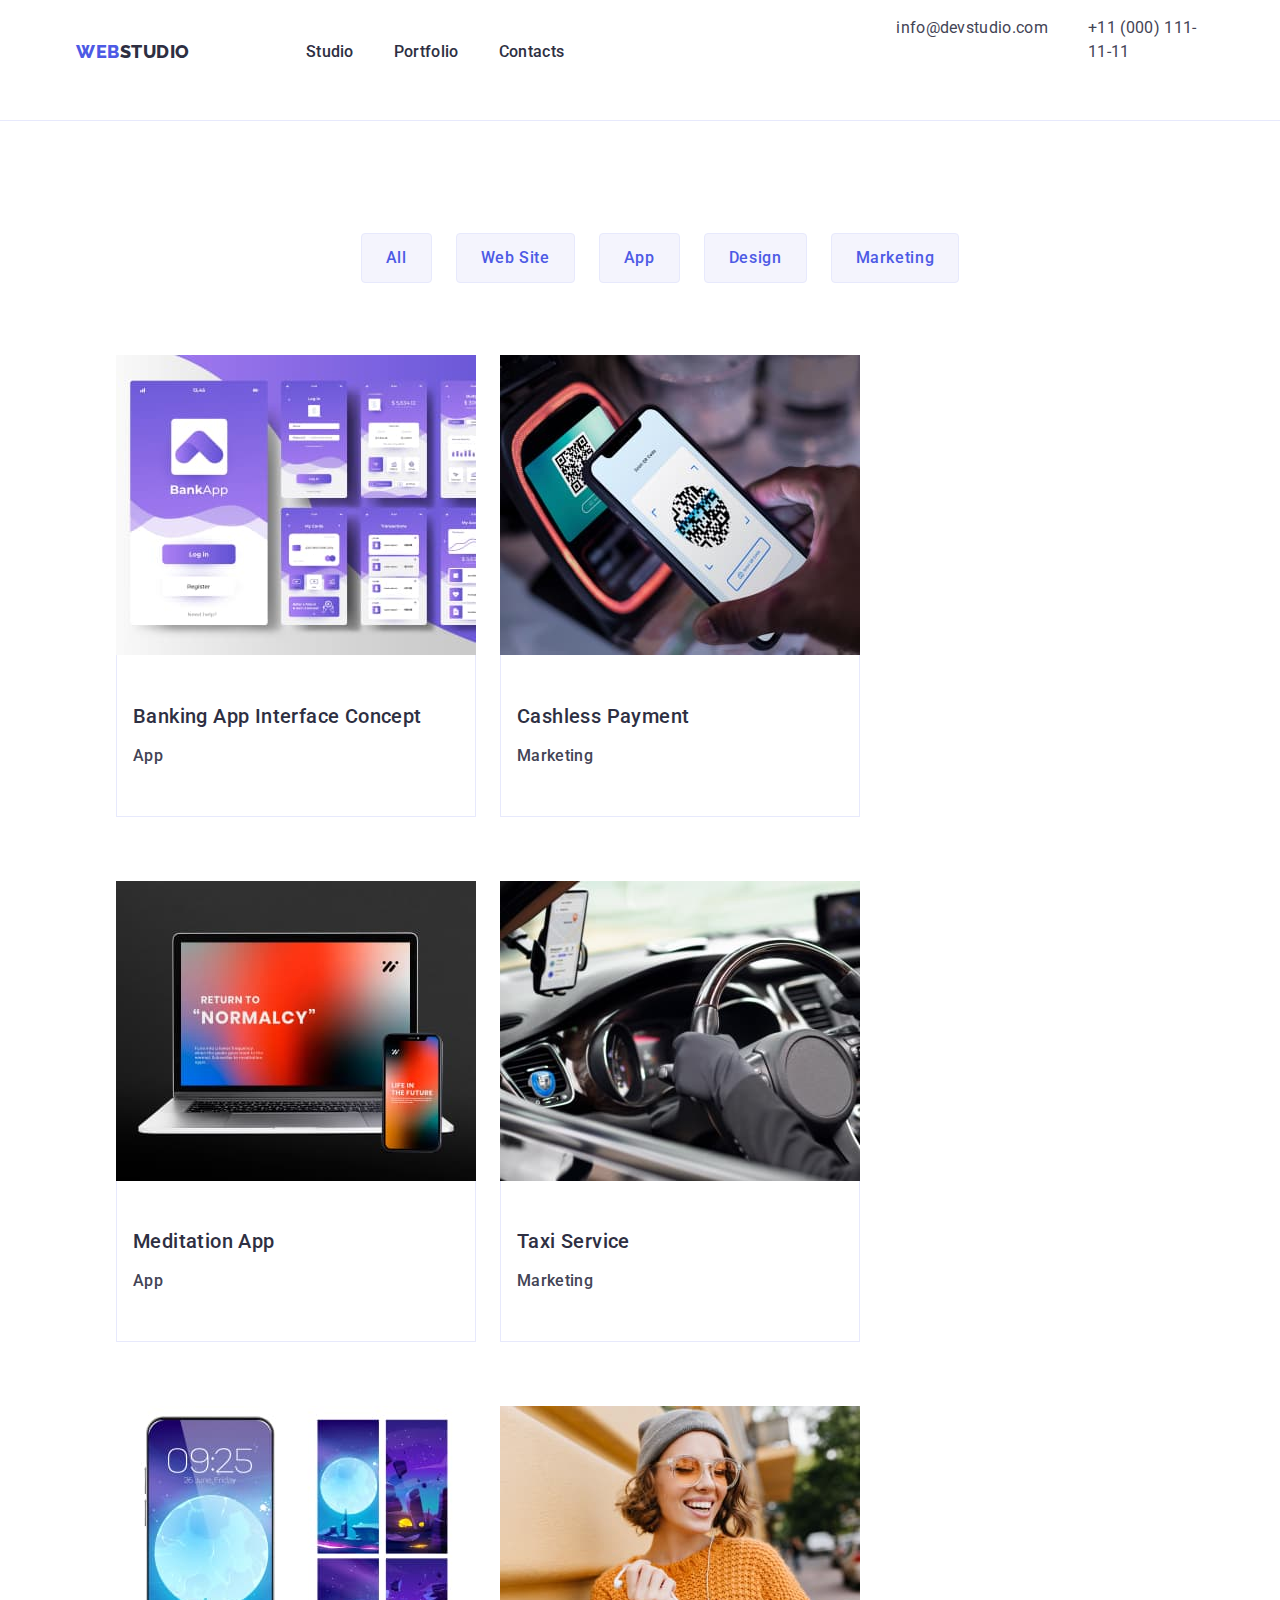
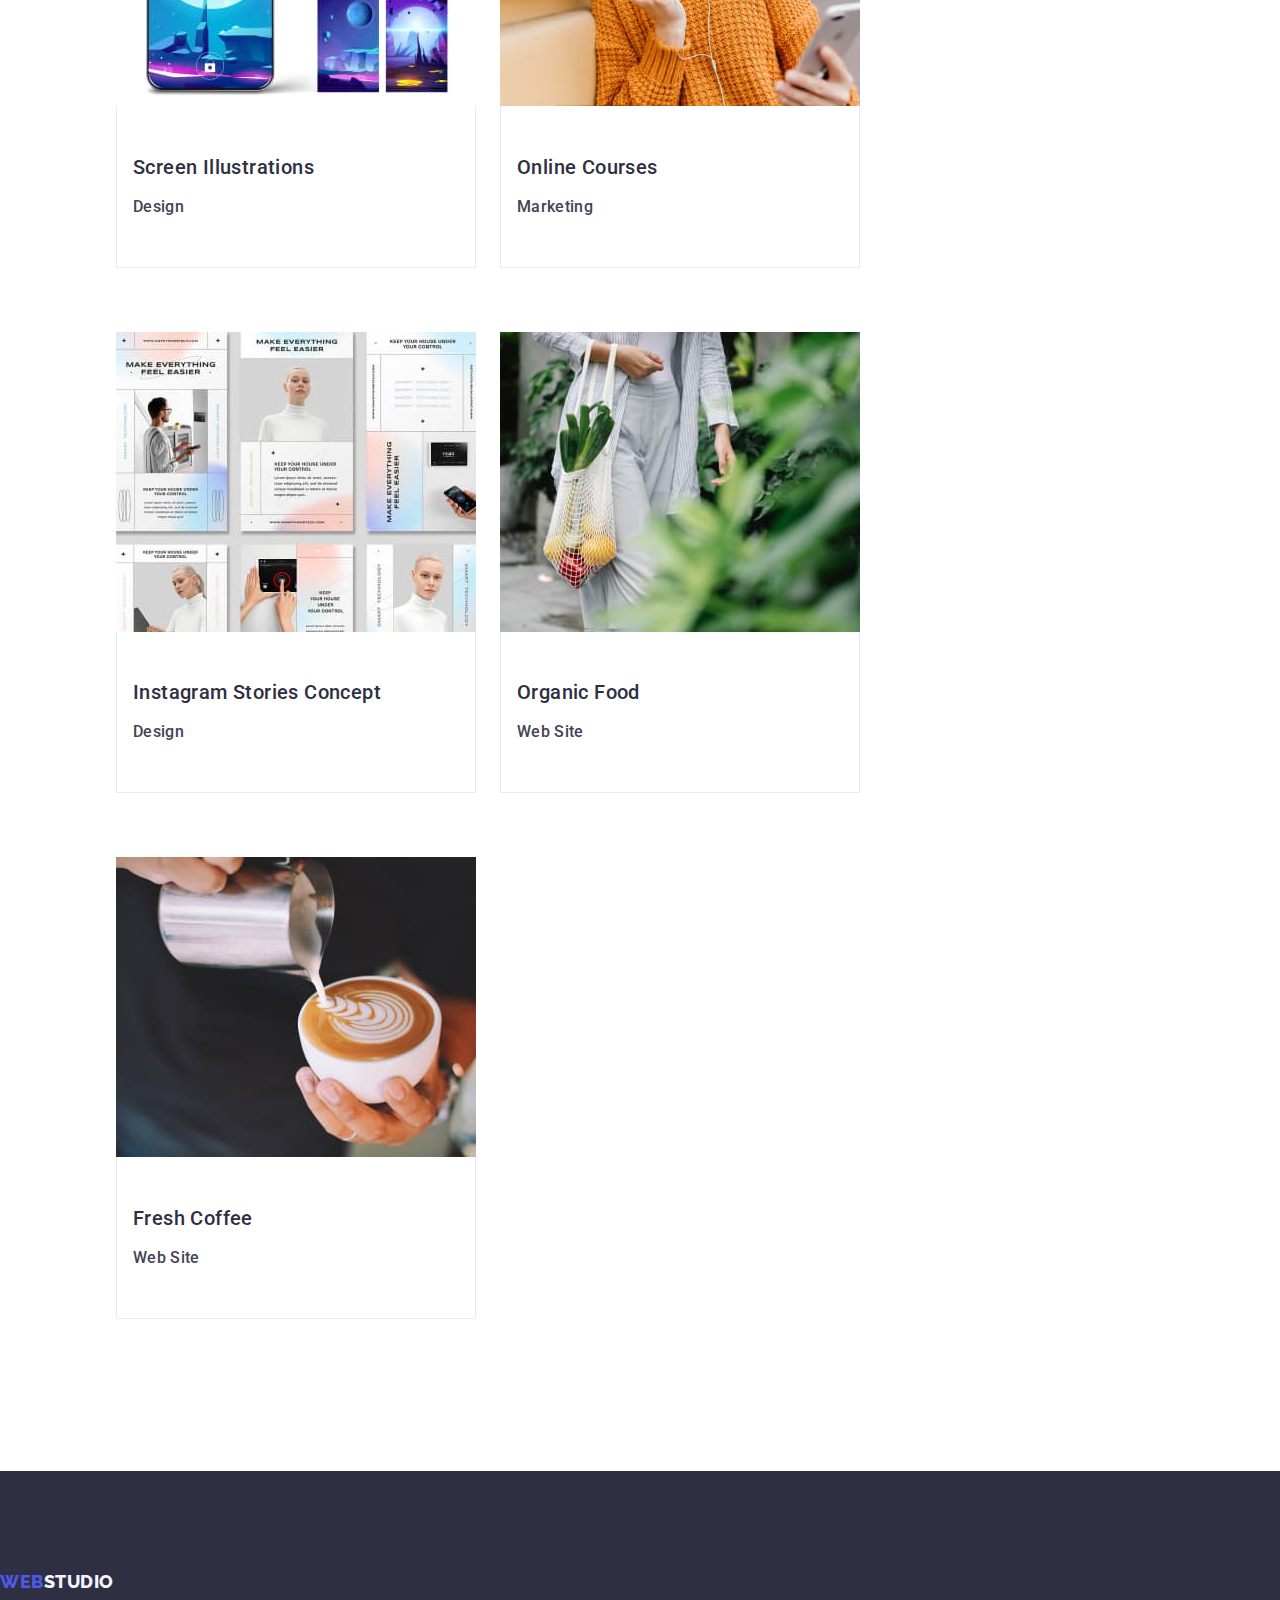
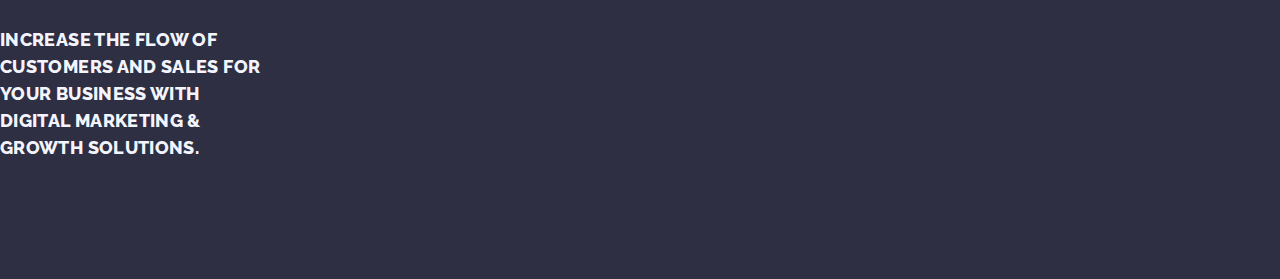
==== portfolio.html @ 6c767cba "Initial commit" ====
<!DOCTYPE html>
<html lang="en">
  <head>
    <meta charset="UTF-8" />
    <meta name="viewport" content="width=device-width, initial-scale=1.0" />
    <link rel="preconnect" href="https://fonts.googleapis.com" />
    <link rel="preconnect" href="https://fonts.gstatic.com" crossorigin />
    <!-- Modern-Normalize -->
    <link
      rel="stylesheet"
      href="https://cdnjs.cloudflare.com/ajax/libs/modern-normalize/2.0.0/modern-normalize.min.css"
    />
    <!-- Other Styles -->
    <link
      href="https://fonts.googleapis.com/css2?family=Raleway:wght@700&family=Roboto:wght@400;500;700;900&display=swap"
      rel="stylesheet"
    />
    <link rel="stylesheet" href="./css/styles.css" />
    <title>Portfolio</title>
  </head>
  <body>
    <!-- Header -->
    <header class="header">
      <div class="header-content container">
        <!-- Navigation Menu -->
        <nav class="list nav-items">
          <!-- Logo -->
          <a class="logo link" href="./index.html">
            Web<span class="logo-studio-header">Studio</span>
          </a>
          <!-- Navigation List -->
          <ul class="list nav-menu">
            <li>
              <a href="./index.html" class="nav-link link">Studio</a>
            </li>
            <li>
              <a href="./portfolio.html" class="nav-link link">Portfolio</a>
            </li>
            <li>
              <a href="" class="nav-link link">Contacts</a>
            </li>
          </ul>
        </nav>
        <!-- Adress List -->
        <address class="adresses">
          <ul class="list nav-adress">
            <li>
              <a href="mailto:info@devstudio.com" class="adress-link link"
                >info@devstudio.com</a
              >
            </li>
            <li>
              <a href="tel:+110001111111" class="adress-link link"
                >+11 (000) 111-11-11
              </a>
            </li>
          </ul>
        </address>
      </div>
    </header>

    <!-- Main section -->
    <main>
      <section class="main-portfolio-section">
        <div class="container">
          <h1 class="visually-hidden">Portfolio</h1>
          <!-- Page Filters section-->
          <ul class="list filters-list">
            <li>
              <button type="button" class="filter-button">All</button>
            </li>
            <li>
              <button type="button" class="filter-button">Web Site</button>
            </li>
            <li>
              <button type="button" class="filter-button">App</button>
            </li>
            <li>
              <button type="button" class="filter-button">Design</button>
            </li>
            <li>
              <button type="button" class="filter-button">Marketing</button>
            </li>
          </ul>

          <!-- Row Projects -->
          <ul class="list projects-list">
            <li class="projects-list-element">
              <a href="" class="link row-element-link">
                <img
                  src="./images/portfolio/banking-app-interface-concept.jpg"
                  alt="banking-app-interface-concept"
                  width="360"
                  class="image"
                />
                <div class="project-info">
                  <h2 class="project-title">Banking App Interface Concept</h2>
                  <p class="strong-points-paragraph">App</p>
                </div>
              </a>
            </li>
            <li class="projects-list-element">
              <a href="" class="link row-element-link">
                <img
                  src="./images/portfolio/cashless-payment.jpg"
                  alt="cashless-payment"
                  width="360"
                  class="image"
                />
                <div class="project-info">
                  <h2 class="project-title">Cashless Payment</h2>
                  <p class="strong-points-paragraph">Marketing</p>
                </div>
              </a>
            </li>
            <li class="projects-list-element">
              <a href="" class="link row-element-link">
                <img
                  src="./images/portfolio/meditation-app.jpg"
                  alt="meditation-app"
                  width="360"
                  class="image"
                />
                <div class="project-info">
                  <h2 class="project-title">Meditation App</h2>
                  <p class="strong-points-paragraph">App</p>
                </div>
              </a>
            </li>
            <li class="projects-list-element">
              <a href="" class="link row-element-link">
                <img
                  src="./images/portfolio/taxi-service.jpg"
                  alt="taxi-service"
                  width="360"
                  class="image"
                />
                <div class="project-info">
                  <h2 class="project-title">Taxi Service</h2>
                  <p class="strong-points-paragraph">Marketing</p>
                </div>
              </a>
            </li>
            <li class="projects-list-element">
              <a href="" class="link row-element-link">
                <img
                  src="./images/portfolio/screen-illustrations.jpg"
                  alt="screen-illustrations"
                  width="360"
                  class="image"
                />
                <div class="project-info">
                  <h2 class="project-title">Screen Illustrations</h2>
                  <p class="strong-points-paragraph">Design</p>
                </div>
              </a>
            </li>
            <li class="projects-list-element">
              <a href="" class="link row-element-link">
                <img
                  src="./images/portfolio/online-courses.jpg"
                  alt="online-courses"
                  width="360"
                  class="image"
                />
                <div class="project-info">
                  <h2 class="project-title">Online Courses</h2>
                  <p class="strong-points-paragraph">Marketing</p>
                </div>
              </a>
            </li>
            <li class="projects-list-element">
              <a href="" class="link row-element-link">
                <img
                  src="./images/portfolio/instagram-stories-concept.jpg"
                  alt="instagram-stories-concept"
                  width="360"
                  class="image"
                />
                <div class="project-info">
                  <h2 class="project-title">Instagram Stories Concept</h2>
                  <p class="strong-points-paragraph">Design</p>
                </div>
              </a>
            </li>
            <li class="projects-list-element">
              <a href="" class="link row-element-link">
                <img
                  src="./images/portfolio/organic-food.jpg"
                  alt="organic-food"
                  width="360"
                  class="image"
                />
                <div class="project-info">
                  <h2 class="project-title">Organic Food</h2>
                  <p class="strong-points-paragraph">Web Site</p>
                </div>
              </a>
            </li>
            <li class="projects-list-element">
              <a href="" class="link row-element-link">
                <img
                  src="./images/portfolio/fresh-coffee.jpg"
                  alt="fresh-coffee"
                  width="360"
                  class="image"
                />
                <div class="project-info">
                  <h2 class="project-title">Fresh Coffee</h2>
                  <p class="strong-points-paragraph">Web Site</p>
                </div>
              </a>
            </li>
          </ul>
        </div>
      </section>
    </main>

    <!-- Footer -->
    <footer class="footer">
      <!-- Logo -->
      <a class="logo link" href="./index.html">
        Web<span class="logo-studio-footer">Studio</span>
      </a>
      <p class="logo footer-paragraph">
        Increase the flow of customers and sales for your business with digital
        marketing & growth solutions.
      </p>
    </footer>
  </body>
</html>
---- css/styles.css ----
:root {
  --white: #ffffffff;
  --logo-color: #4d5ae5;
  --logo-studio-header: #2e2f42;
  --adress-link: #434455;
  --logo-studio-footer: #f4f4fd;
}
/* Global styles */
body {
  font-family: "Roboto", sans-serif;
  color: var(--adress-link);
  background-color: var(--white);
}
.image {
  display: block;
}
.visually-hidden {
  position: absolute;
  width: 1px;
  height: 1px;
  margin: -1px;
  border: 0;
  padding: 0;
  white-space: nowrap;
  clip-path: inset(100%);
  clip: rect(0 0 0 0);
  overflow: hidden;
}
/* Classes */
.header {
  border-bottom: 1px solid #e7e9fc;
}
.header-content {
  display: flex;
}
.container {
  width: 1158px;
  margin: 0 auto;
  padding: 0 15px;
}
.logo {
  font-family: "Raleway", sans-serif;
  font-weight: 800;
  font-size: 18px;
  line-height: 1.17;
  letter-spacing: 0.03em;
  text-transform: uppercase;
  color: var(--logo-color);
  margin-right: 76px;
}
.link {
  text-decoration: none;
  display: inline-block;
  margin-bottom: 16px;
}
.logo-studio-header {
  color: var(--logo-studio-header);
}
.list {
  list-style: none;
}
.nav-items {
  display: flex;
  align-items: center;
}
.nav-menu {
  display: flex;
  gap: 40px;
}
.nav-link {
  font-weight: 500;
  font-size: 16px;
  line-height: 1.5;
  letter-spacing: 0.02em;
  color: var(--logo-studio-header);
  padding: 24px 0;
}
.nav-link:hover,
.nav-link:focus {
  color: #404bbf;
}
.nav-adress {
  display: flex;
  gap: 40px;
}
.adresses {
  font-style: normal;
  margin-left: 292px;
}
.adress-link {
  font-size: 16px;
  line-height: 1.5;
  letter-spacing: 0.02em;
  color: var(--adress-link);
}
.adress-link:hover,
.adress-link:focus {
  color: #404bbf;
}

.hero-section {
  background-color: var(--logo-studio-header);
  padding: 188px 0;
}
.hero-title {
  font-size: 56px;
  line-height: 1.07;
  text-align: center;
  letter-spacing: 0.02em;
  color: #ffffff;
  max-width: 496px;
}
.order-button {
  background-color: var(--logo-color);
  font-family: "Roboto", sans-serif;
  font-weight: 500;
  font-size: 16px;
  line-height: 1.5;
  letter-spacing: 0.04em;
  color: #ffffff;
  cursor: pointer;
  display: block;
  min-width: 169px;
  height: 56px;
  border: none;
  border-radius: 4px;
}

.order-button:hover,
.order-button:focus {
  background-color: #404bbf;
}

.strong-points-section {
  padding: 120px 0;
}
.strong-points-list {
  display: flex;
  gap: 24px;
}
.strong-points-list-element {
  width: 100%;
  min-width: 264px;
  /* flex-basis: calc((100% - 3 * 24px) / 4); */
}
.strong-points-title {
  font-weight: 500;
  font-size: 20px;
  line-height: 1.2;
  letter-spacing: 0.02em;
  color: var(--logo-studio-header);
  margin-bottom: 8px;
}
.strong-points-paragraph {
  font-size: 16px;
  line-height: 1.5;
  letter-spacing: 0.02em;
  color: var(--adress-link);
}

.what-are-we-doing-section {
  padding-bottom: 120px;
}
.section-title {
  font-size: 36px;
  line-height: 1.11;
  text-align: center;
  letter-spacing: 0.02em;
  text-transform: capitalize;
  color: var(--logo-studio-header);
  margin-bottom: 72px;
}
.activity-list {
  display: flex;
  gap: 24px;
}
.activity-list-element {
  flex-basis: calc((100% - 48px) / 3);
}

.our-team-section {
  background-color: #f4f4fd;
  padding: 120px 0;
}
.team-list {
  display: flex;
  gap: 24px;
}
.team-member {
  background-color: #ffffffff;
  width: 264px;
  border-radius: 0px 0px 4px 4px;
}
.team-member-info {
  padding: 32px 0;
}
.team-member-name {
  font-weight: 500;
  font-size: 20px;
  line-height: 1.2;
  letter-spacing: 0.02em;
  color: var(--logo-studio-header);
  margin-bottom: 8px;
  text-align: center;
}
.team-member-job {
  font-size: 16px;
  line-height: 1.5;
  letter-spacing: 0.02em;
  color: var(--adress-link);
  text-align: center;
}
/* .team-member h3,
.team-member p {
  align-items: center;
} */
.footer {
  background-color: var(--logo-studio-header);
  padding: 100px 0;
}
.logo-studio-footer {
  color: #f4f4fd;
}
.footer-paragraph {
  line-height: 1.5;
  color: var(--logo-studio-footer);
  letter-spacing: 0.02em;
  max-width: 264px;
}

/* for Portfolio */
.main-portfolio-section {
  padding-top: 96px;
  padding-bottom: 120px;
}
.filters-list {
  display: flex;
  justify-content: center;
  gap: 24px;
  margin-bottom: 72px;
}
.filter-button {
  font-family: "Roboto", sans-serif;
  font-weight: 500;
  font-size: 16px;
  line-height: 1.5;
  letter-spacing: 0.04em;
  color: var(--logo-color);
  background-color: var(--logo-studio-footer);
  cursor: pointer;
  padding: 12px 24px;
  border: 1px solid #e7e9fc;
  border-radius: 4px;
}
.filter-button:hover,
.filter-button:focus {
  color: #ffffffff;
  background-color: #404bbf;
  border: 1px solid transparent;
}
.projects-list {
  display: flex;
  flex-wrap: wrap;
  column-gap: 24px;
  row-gap: 48px;
}
.projects-list-element {
  flex-basis: calc((100% - 48px) / 3);
}
.row-element-link {
  font-weight: 500;
  font-size: 16px;
  line-height: 1.5;
  letter-spacing: 0.02em;
  color: var(var(--logo-studio-header));
}
.row-element-link:hover,
.row-element-link:focus {
  color: #404bbf;
}
.project-info {
  padding: 32px 16px;
  border: 1px solid #e7e9fc;
  border-top: none;
}
.project-title {
  font-weight: 500;
  font-size: 20px;
  line-height: 1.2;
  letter-spacing: 0.02em;
  color: var(--logo-studio-header);
  margin-bottom: 8px;
}
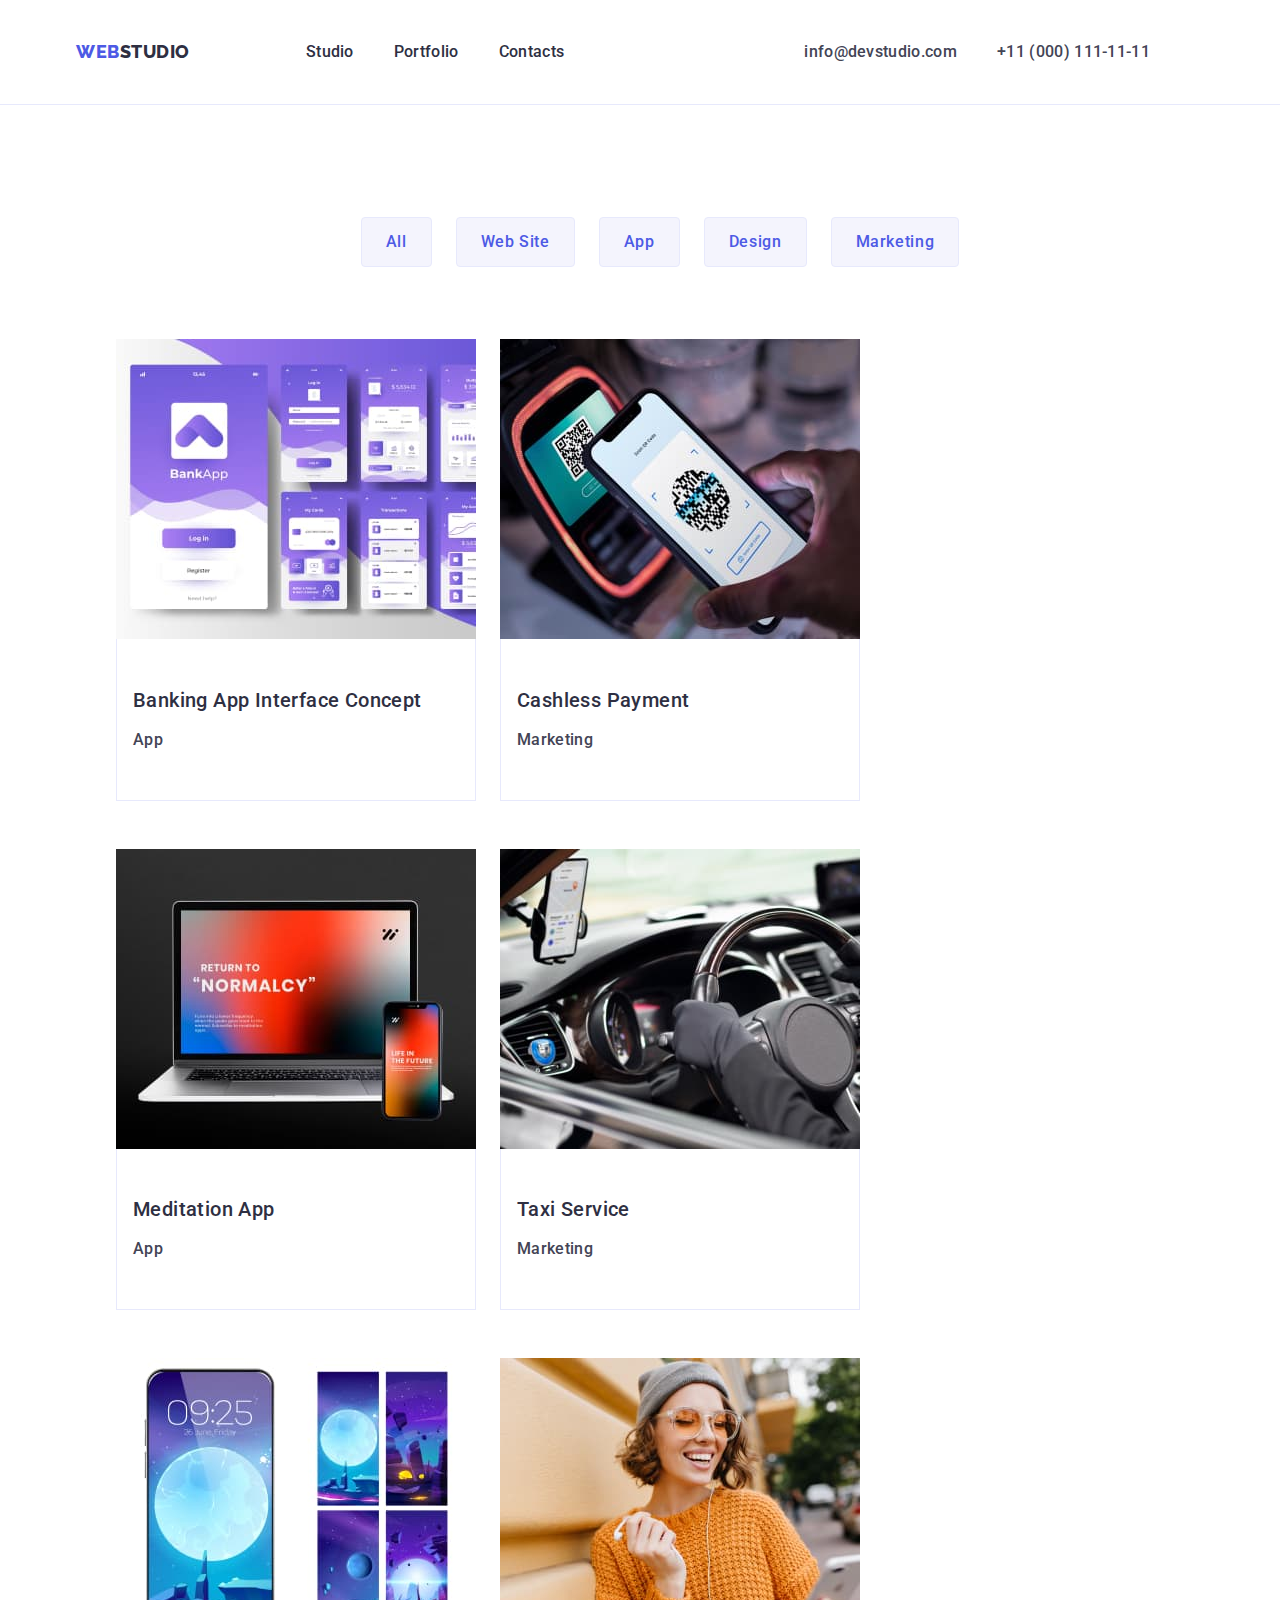
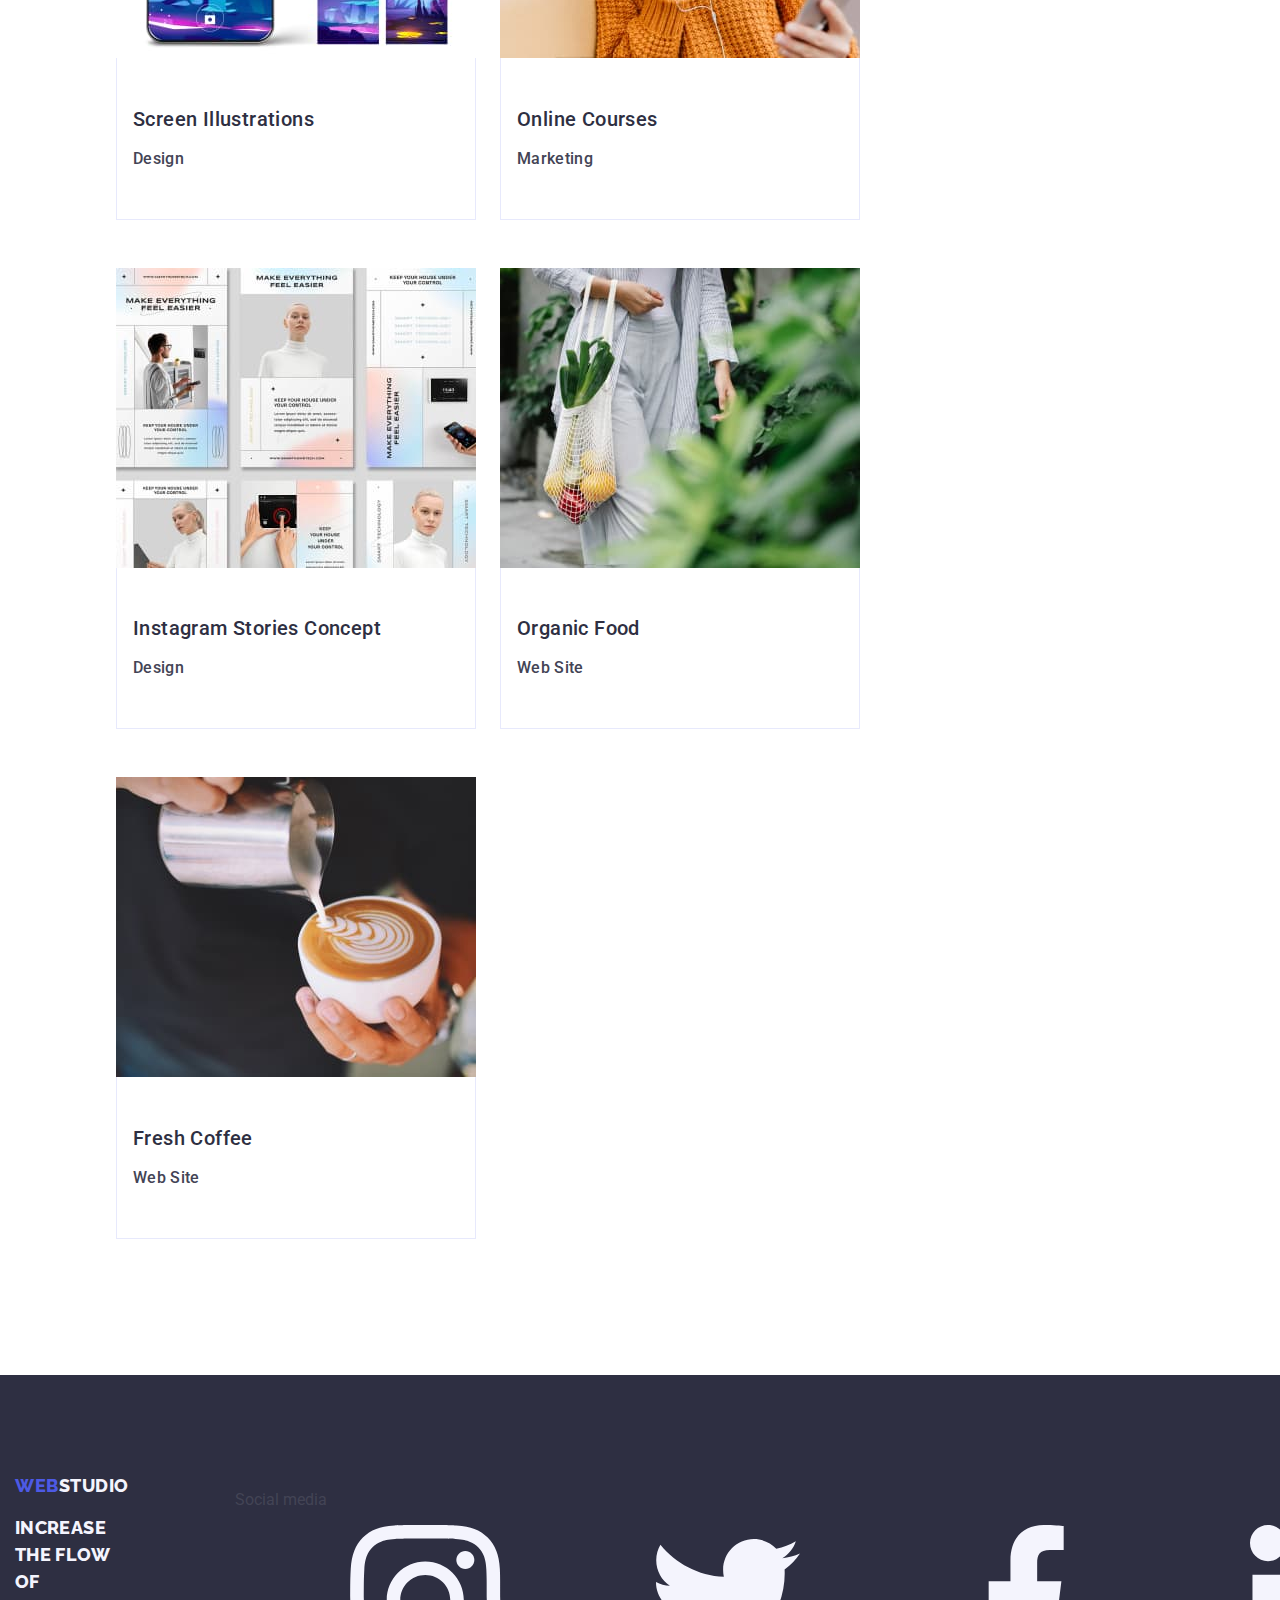
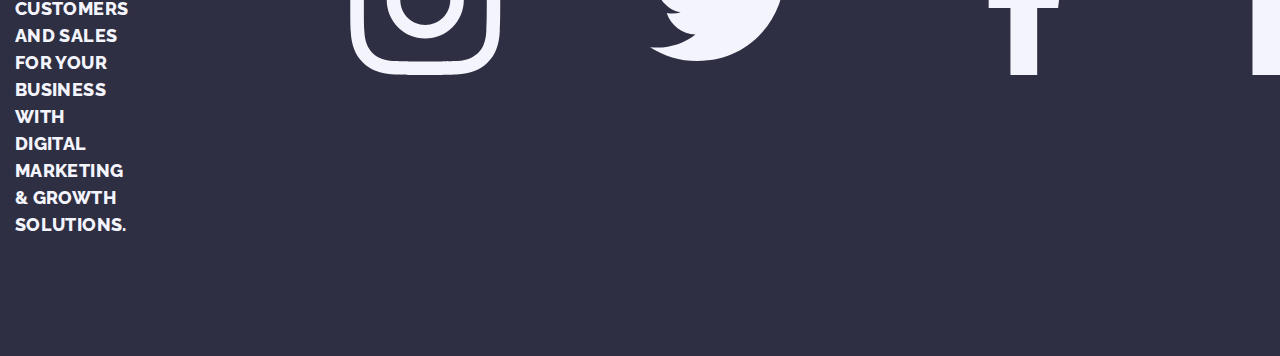
==== commit 14a45a14: "1st commit" ====
--- a/portfolio.html
+++ b/portfolio.html
@@ -218,14 +218,41 @@
 
     <!-- Footer -->
     <footer class="footer">
-      <!-- Logo -->
-      <a class="logo link" href="./index.html">
-        Web<span class="logo-studio-footer">Studio</span>
-      </a>
-      <p class="logo footer-paragraph">
-        Increase the flow of customers and sales for your business with digital
-        marketing & growth solutions.
-      </p>
+      <div class="container">
+        <!-- Logo -->
+        <a class="logo link" href="./index.html">
+          Web<span class="logo-studio-footer">Studio</span>
+        </a>
+        <p class="logo footer-paragraph">
+          Increase the flow of customers and sales for your business with
+          digital marketing & growth solutions.
+        </p>
+      </div>
+      <div class="container">
+        <p>Social media</p>
+        <ul class="list customers-list">
+          <li>
+            <svg>
+              <use href="/images/symbol-defs.svg#instagram-2"></use>
+            </svg>
+          </li>
+          <li>
+            <svg>
+              <use href="/images/symbol-defs.svg#twitter-1"></use>
+            </svg>
+          </li>
+          <li>
+            <svg>
+              <use href="/images/symbol-defs.svg#facebook-1"></use>
+            </svg>
+          </li>
+          <li>
+            <svg>
+              <use href="/images/symbol-defs.svg#linkedin-1"></use>
+            </svg>
+          </li>
+        </ul>
+      </div>
     </footer>
   </body>
 </html>
--- a/css/styles.css
+++ b/css/styles.css
@@ -51,7 +51,7 @@
 .link {
   text-decoration: none;
   display: inline-block;
-  margin-bottom: 16px;
+  /* margin-bottom: 16px; */
 }
 .logo-studio-header {
   color: var(--logo-studio-header);
@@ -85,13 +85,15 @@
 }
 .adresses {
   font-style: normal;
-  margin-left: 292px;
+  margin-left: 200px;
 }
 .adress-link {
+  font-weight: 500;
   font-size: 16px;
   line-height: 1.5;
   letter-spacing: 0.02em;
   color: var(--adress-link);
+  padding: 24px 0;
 }
 .adress-link:hover,
 .adress-link:focus {
@@ -99,8 +101,9 @@
 }
 
 .hero-section {
+  /* background-image: ; */
   background-color: var(--logo-studio-header);
-  padding: 188px 0;
+  padding: 188px;
 }
 .hero-title {
   font-size: 56px;
@@ -109,6 +112,8 @@
   letter-spacing: 0.02em;
   color: #ffffff;
   max-width: 496px;
+  /* padding: 0 269px; */
+  align-content: center;
 }
 .order-button {
   background-color: var(--logo-color);
@@ -124,6 +129,8 @@
   height: 56px;
   border: none;
   border-radius: 4px;
+  text-align: center;
+  margin: auto;
 }
 
 .order-button:hover,
@@ -210,13 +217,16 @@
   color: var(--adress-link);
   text-align: center;
 }
-/* .team-member h3,
-.team-member p {
-  align-items: center;
-} */
+.customers-section {
+  padding: 120px 156px;
+}
+.customers-list {
+  display: flex;
+}
 .footer {
   background-color: var(--logo-studio-header);
   padding: 100px 0;
+  display: flex;
 }
 .logo-studio-footer {
   color: #f4f4fd;
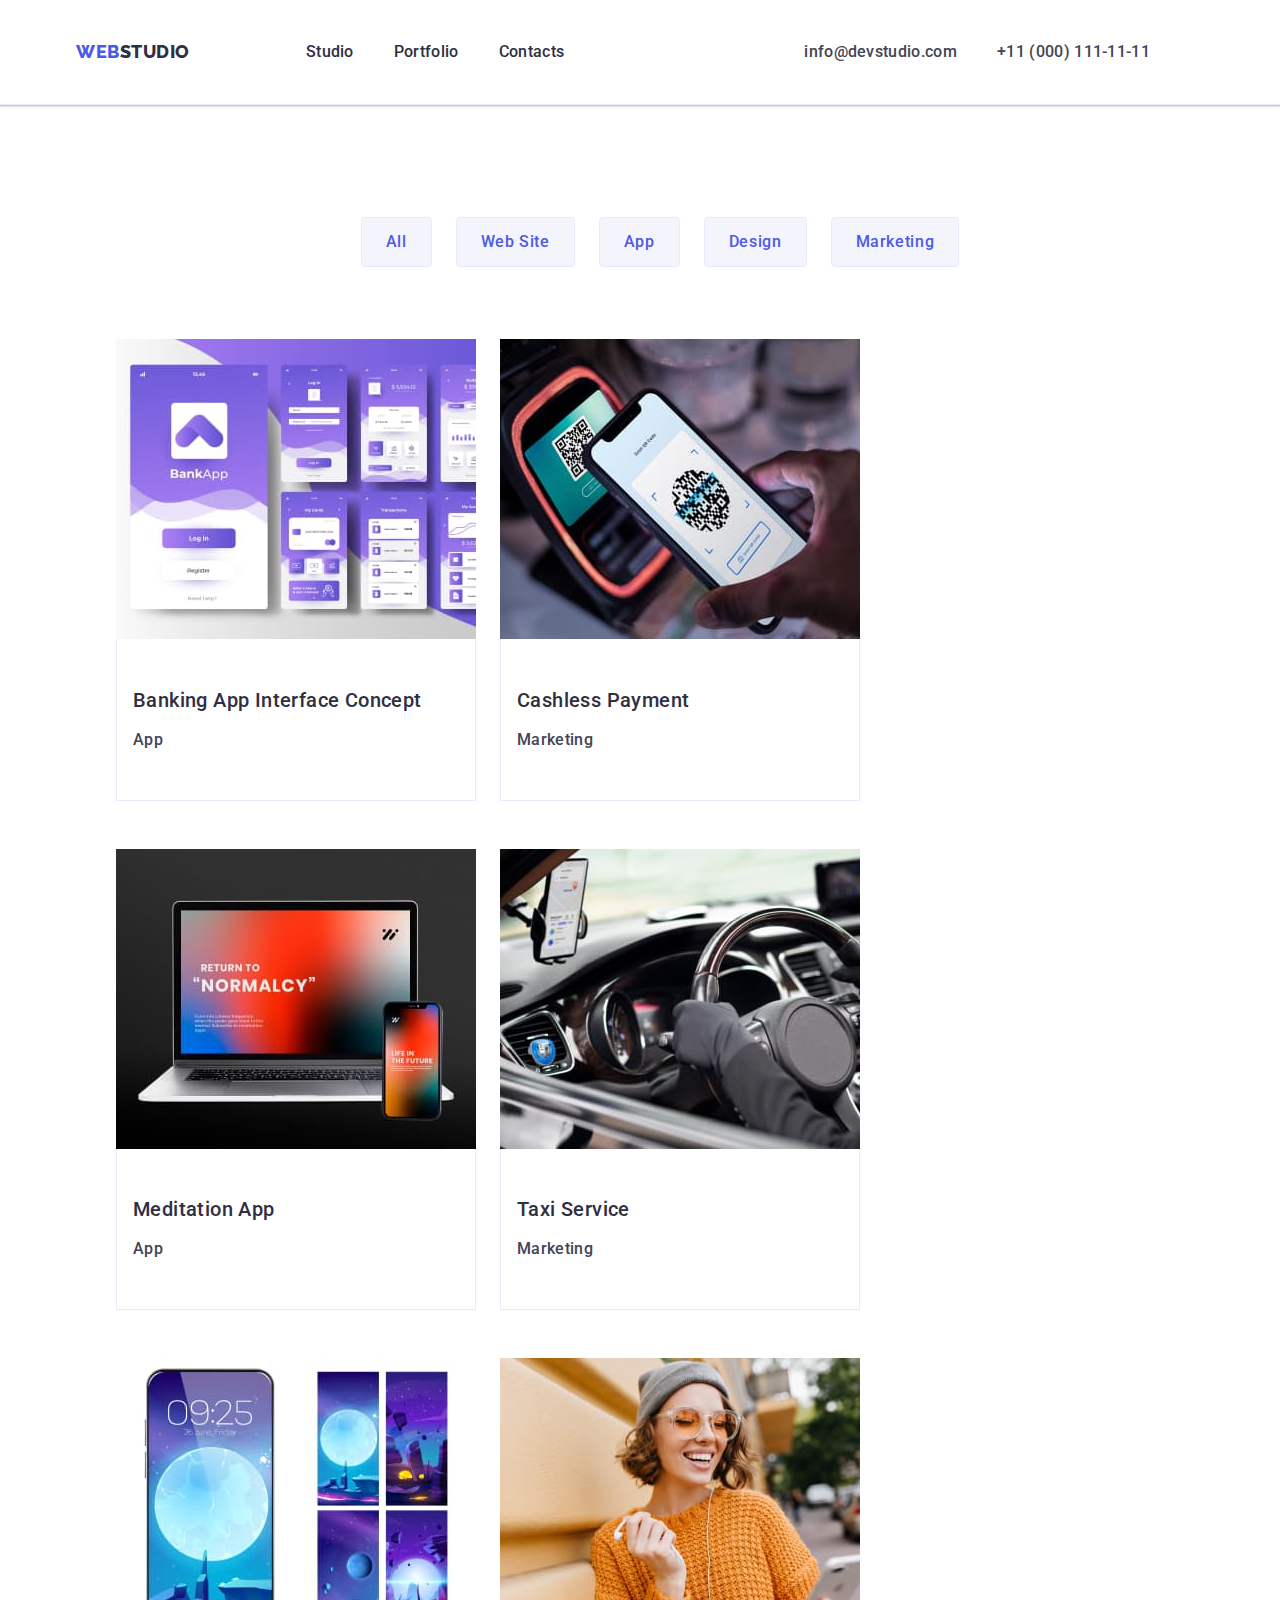
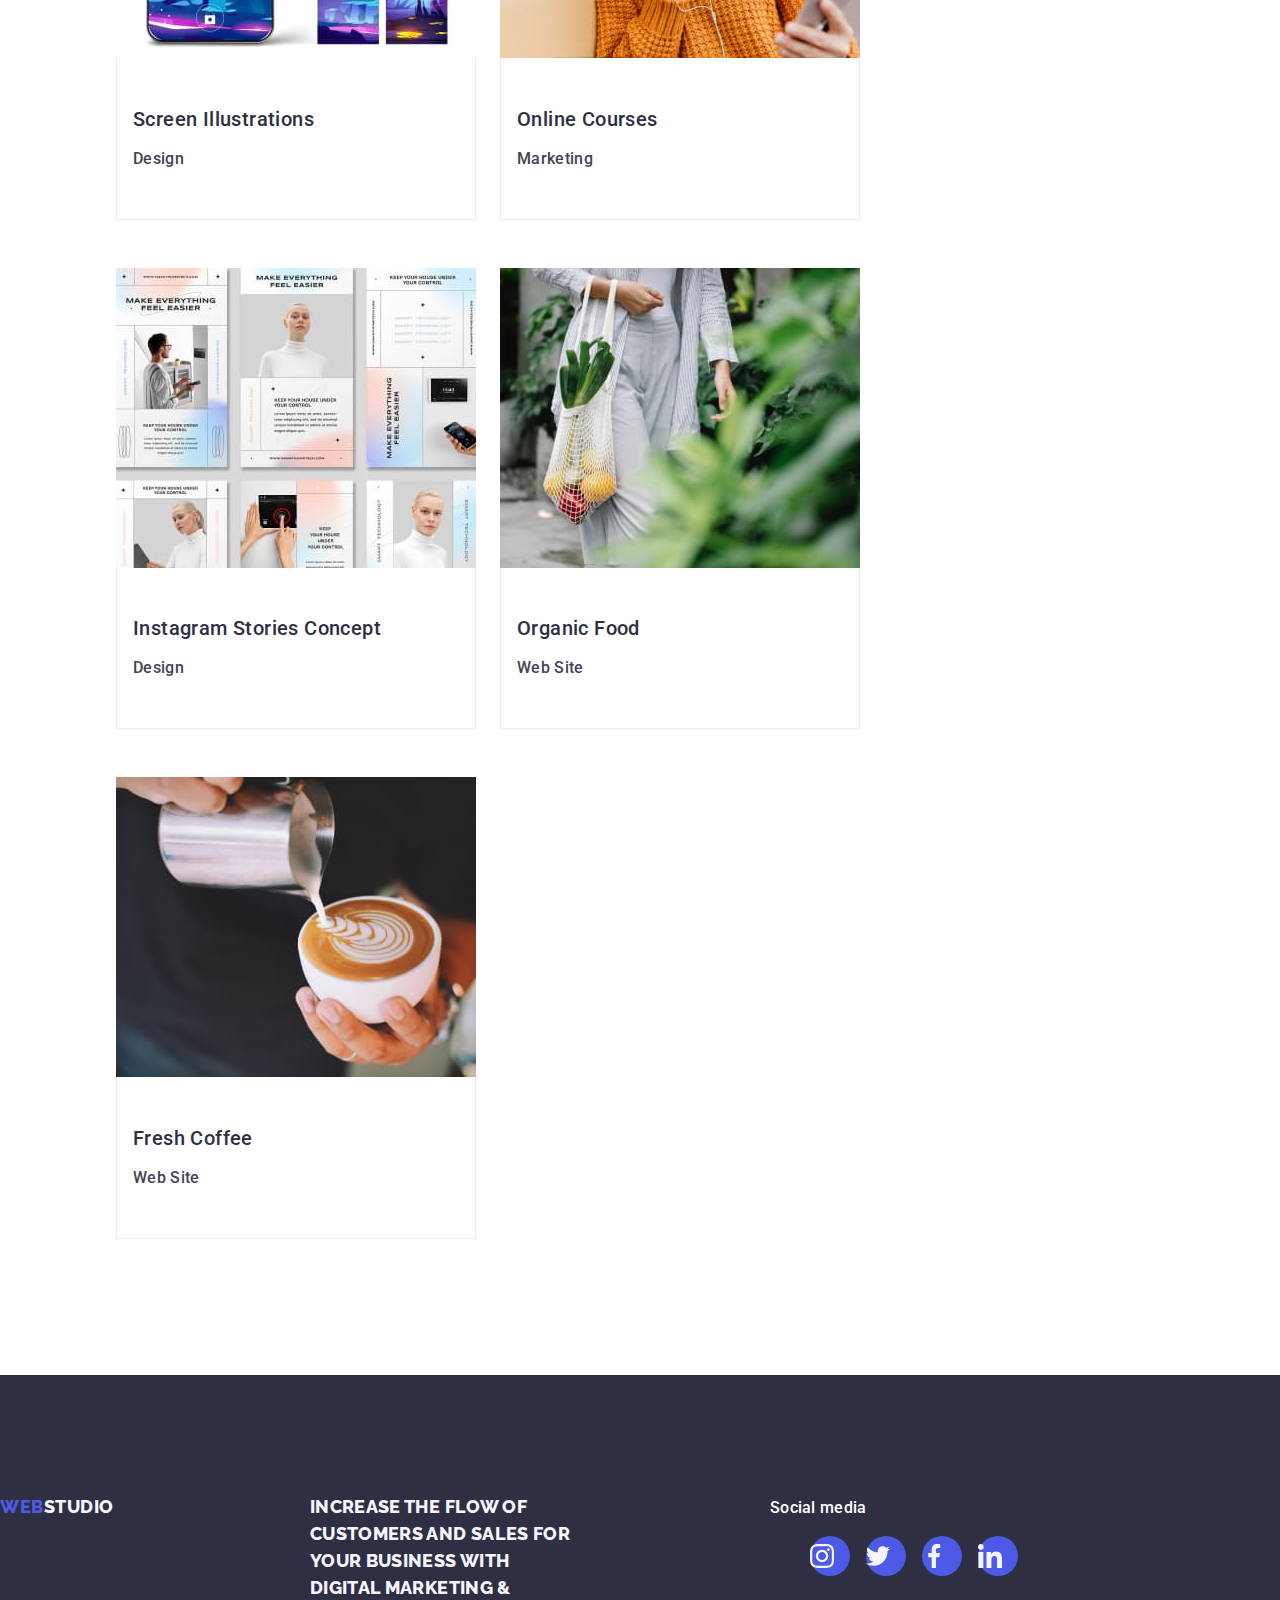
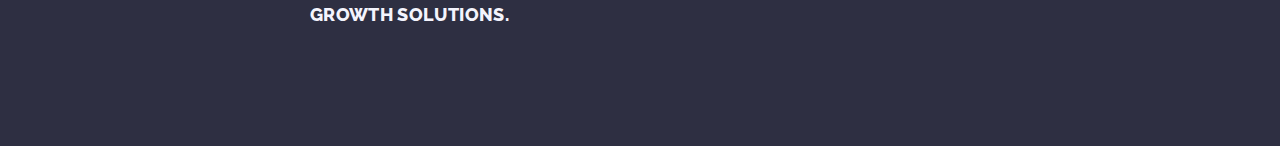
==== commit 5fca07fe: "edit1" ====
--- a/portfolio.html
+++ b/portfolio.html
@@ -218,7 +218,7 @@
 
     <!-- Footer -->
     <footer class="footer">
-      <div class="container">
+      <div class="footer-container">
         <!-- Logo -->
         <a class="logo link" href="./index.html">
           Web<span class="logo-studio-footer">Studio</span>
@@ -227,31 +227,39 @@
           Increase the flow of customers and sales for your business with
           digital marketing & growth solutions.
         </p>
-      </div>
-      <div class="container">
-        <p>Social media</p>
-        <ul class="list customers-list">
-          <li>
-            <svg>
-              <use href="/images/symbol-defs.svg#instagram-2"></use>
-            </svg>
-          </li>
-          <li>
-            <svg>
-              <use href="/images/symbol-defs.svg#twitter-1"></use>
-            </svg>
-          </li>
-          <li>
-            <svg>
-              <use href="/images/symbol-defs.svg#facebook-1"></use>
-            </svg>
-          </li>
-          <li>
-            <svg>
-              <use href="/images/symbol-defs.svg#linkedin-1"></use>
-            </svg>
-          </li>
-        </ul>
+        <div>
+          <p class="footer-social-media">Social media</p>
+          <ul class="list footer-social-list">
+            <li class="footer-social-link">
+              <a href="" class="footer-link">
+                <svg width="24" height="24" class="footer-icon">
+                  <use href="./images/symbol-defs.svg#instagram-2"></use>
+                </svg>
+              </a>
+            </li>
+            <li class="footer-social-link">
+              <a href="" class="footer-link">
+                <svg width="24" height="24" class="footer-icon">
+                  <use href="./images/symbol-defs.svg#twitter-1"></use>
+                </svg>
+              </a>
+            </li>
+            <li class="footer-social-link">
+              <a href="" class="footer-link">
+                <svg width="24" height="24" class="footer-icon">
+                  <use href="./images/symbol-defs.svg#facebook-1"></use>
+                </svg>
+              </a>
+            </li>
+            <li class="footer-social-link">
+              <a href="" class="footer-link">
+                <svg width="24" height="24" class="footer-icon">
+                  <use href="./images/symbol-defs.svg#linkedin-1"></use>
+                </svg>
+              </a>
+            </li>
+          </ul>
+        </div>
       </div>
     </footer>
   </body>
--- a/css/styles.css
+++ b/css/styles.css
@@ -4,6 +4,7 @@
   --logo-studio-header: #2e2f42;
   --adress-link: #434455;
   --logo-studio-footer: #f4f4fd;
+  --customer-color: #8e8f99;
 }
 /* Global styles */
 body {
@@ -29,6 +30,8 @@
 /* Classes */
 .header {
   border-bottom: 1px solid #e7e9fc;
+  box-shadow: 0px 2px 1px rgba(46, 47, 66, 0.08),
+    0px 1px 1px rgba(46, 47, 66, 0.16), 0px 1px 6px rgba(46, 47, 66, 0.08);
 }
 .header-content {
   display: flex;
@@ -37,7 +40,10 @@
   width: 1158px;
   margin: 0 auto;
   padding: 0 15px;
-}
+  /* display: flex;
+  align-items: baseline; */
+}
+
 .logo {
   font-family: "Raleway", sans-serif;
   font-weight: 800;
@@ -101,7 +107,15 @@
 }
 
 .hero-section {
-  /* background-image: ; */
+  background-image: linear-gradient(
+      rgba(46, 47, 66, 0.7),
+      rgba(46, 47, 66, 0.7)
+    ),
+    url(../images/mainpage/people-office\ 1.jpg);
+  max-width: 1440px;
+  background-repeat: no-repeat;
+  background-position: center;
+  background-size: cover;
   background-color: var(--logo-studio-header);
   padding: 188px;
 }
@@ -138,6 +152,16 @@
   background-color: #404bbf;
 }
 
+.icon {
+  display: flex;
+  align-items: center;
+  justify-content: center;
+  height: 112px;
+  background-color: #f4f4fd;
+  border-radius: 4px;
+  margin-bottom: 8px;
+}
+
 .strong-points-section {
   padding: 120px 0;
 }
@@ -197,6 +221,8 @@
   background-color: #ffffffff;
   width: 264px;
   border-radius: 0px 0px 4px 4px;
+  box-shadow: 0px 1px 6px rgba(46, 47, 66, 0.08),
+    0px 1px 1px rgba(46, 47, 66, 0.16), 0px 2px 1px rgba(46, 47, 66, 0.08);
 }
 .team-member-info {
   padding: 32px 0;
@@ -217,17 +243,72 @@
   color: var(--adress-link);
   text-align: center;
 }
+.team-member-social {
+  display: flex;
+  justify-content: center;
+  gap: 24px;
+}
+.social-media-member {
+  width: 40px;
+  height: 40px;
+}
+.social-media-member-link {
+  width: 100%;
+  height: 100%;
+  background-color: var(--logo-color);
+  border-radius: 50%;
+  display: flex;
+  align-items: center;
+  align-items: center;
+}
+.social-media-member-link:hover,
+.social-media-member-link:focus {
+  background-color: #404bbf;
+}
+
+.team-member-icon {
+  fill: var(--logo-studio-footer);
+}
+
 .customers-section {
-  padding: 120px 156px;
+  padding: 120px 0;
 }
 .customers-list {
   display: flex;
+  gap: 24px;
+  height: 88px;
+}
+.customer-list-item {
+  width: calc((100% - 120px) / 6);
+}
+.customers-link {
+  width: 100%;
+  height: 100%;
+  border: 1px solid #8e8f99;
+  border-radius: 4px;
+  display: flex;
+  align-items: center;
+  justify-content: center;
+  color: var(--customer-color);
+}
+.customers-link:hover,
+.customers-link:focus {
+  border-color: #404bbf;
+  color: #404bbf;
+}
+.customer-logo {
+  fill: currentColor;
 }
 .footer {
   background-color: var(--logo-studio-header);
   padding: 100px 0;
   display: flex;
 }
+.footer-container {
+  display: flex;
+  align-items: baseline;
+  gap: 120px;
+}
 .logo-studio-footer {
   color: #f4f4fd;
 }
@@ -237,7 +318,38 @@
   letter-spacing: 0.02em;
   max-width: 264px;
 }
-
+.footer-social-media {
+  font-weight: 500;
+  font-size: 16px;
+  line-height: 1.5;
+  letter-spacing: 0.02em;
+  color: var(--white);
+  margin-bottom: 16px;
+}
+.footer-social-list {
+  display: flex;
+  gap: 16px;
+}
+.footer-social-link {
+  width: 40px;
+  height: 40px;
+}
+.footer-link {
+  width: 100%;
+  height: 100%;
+  background-color: var(--logo-color);
+  border-radius: 50%;
+  display: flex;
+  align-items: center;
+  align-items: center;
+}
+.footer-link:hover,
+.footer-link:focus {
+  background-color: #31d0aa;
+}
+.footer-icon {
+  fill: var(--logo-studio-footer);
+}
 /* for Portfolio */
 .main-portfolio-section {
   padding-top: 96px;
@@ -267,6 +379,8 @@
   color: #ffffffff;
   background-color: #404bbf;
   border: 1px solid transparent;
+  box-shadow: 0px 3px 1px rgba(0, 0, 0, 0.1), 0px 2px 1px rgba(0, 0, 0, 0.08),
+    0px 2px 2px rgba(0, 0, 0, 0.12);
 }
 .projects-list {
   display: flex;
@@ -283,10 +397,13 @@
   line-height: 1.5;
   letter-spacing: 0.02em;
   color: var(var(--logo-studio-header));
+  display: block;
 }
 .row-element-link:hover,
 .row-element-link:focus {
   color: #404bbf;
+  box-shadow: 0px 1px 6px rgba(46, 47, 66, 0.08),
+    0px 1px 1px rgba(46, 47, 66, 0.16), 0px 2px 1px rgba(46, 47, 66, 0.08);
 }
 .project-info {
   padding: 32px 16px;
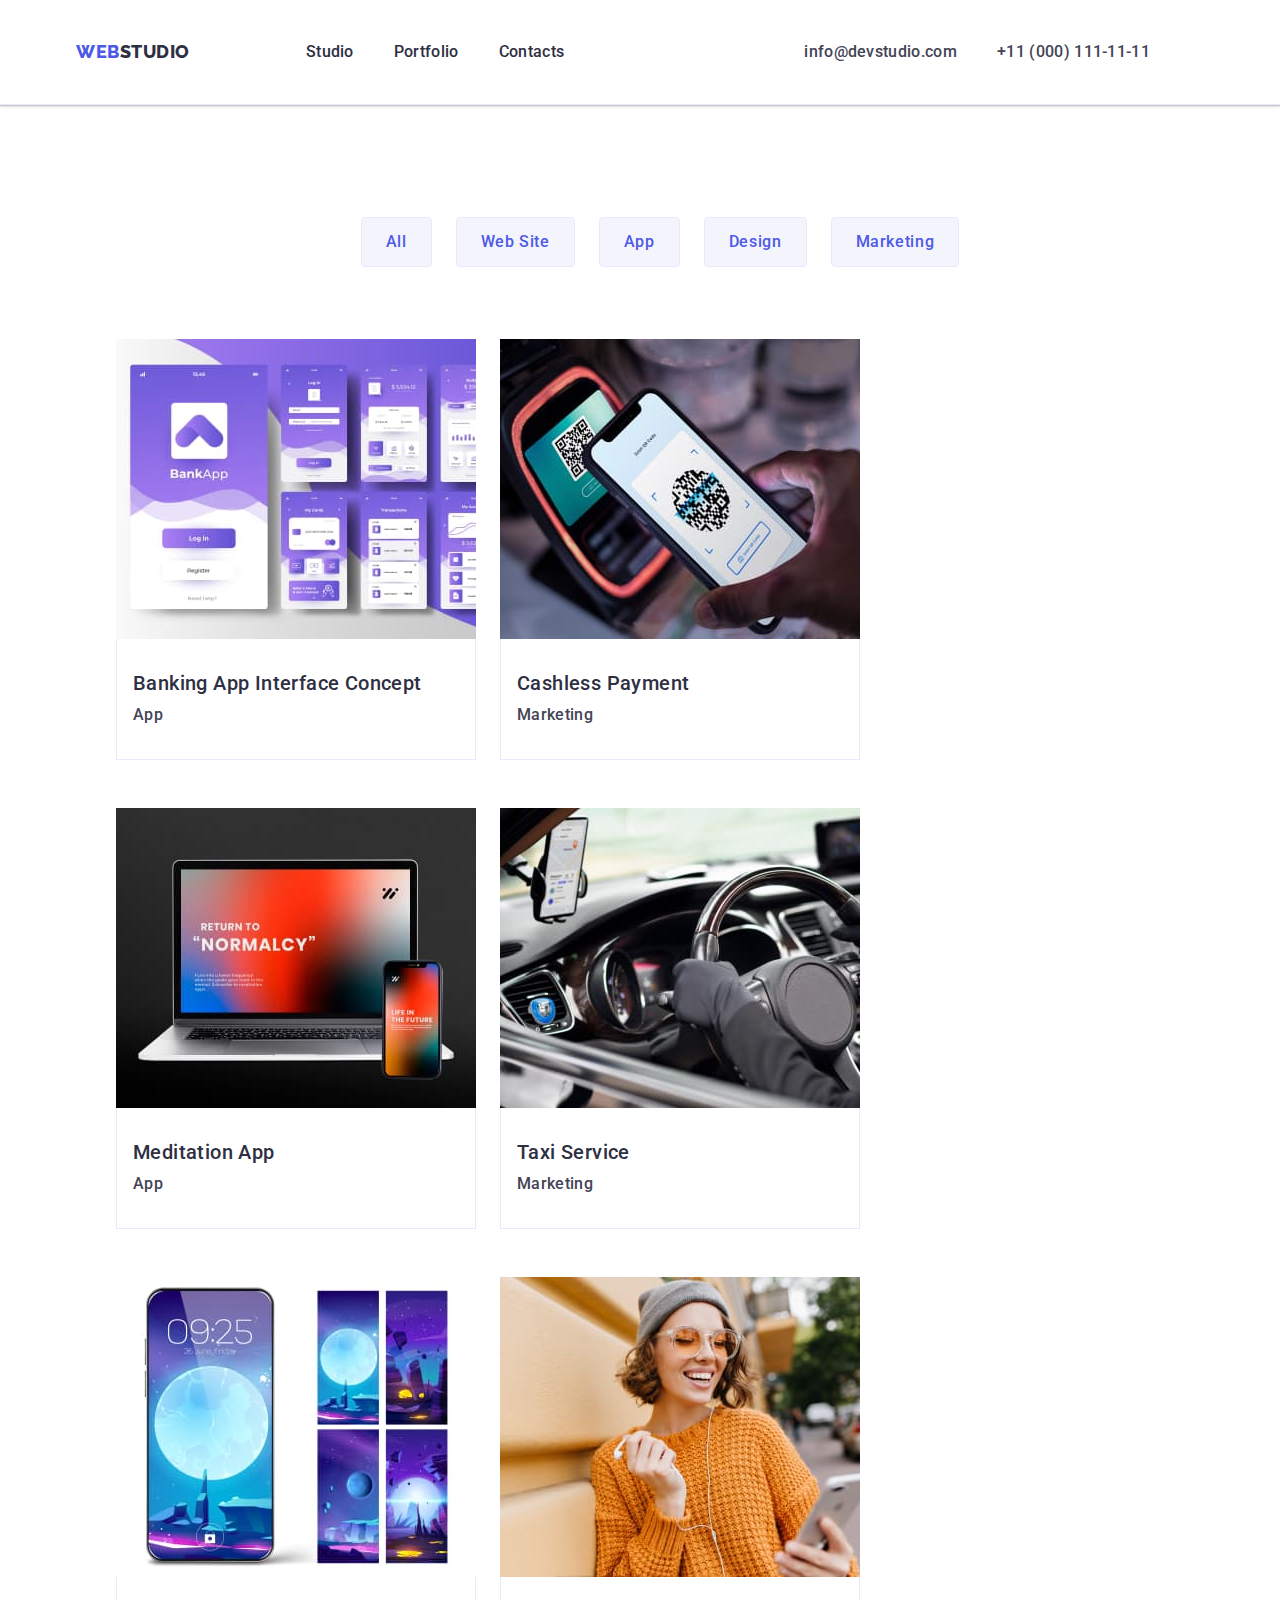
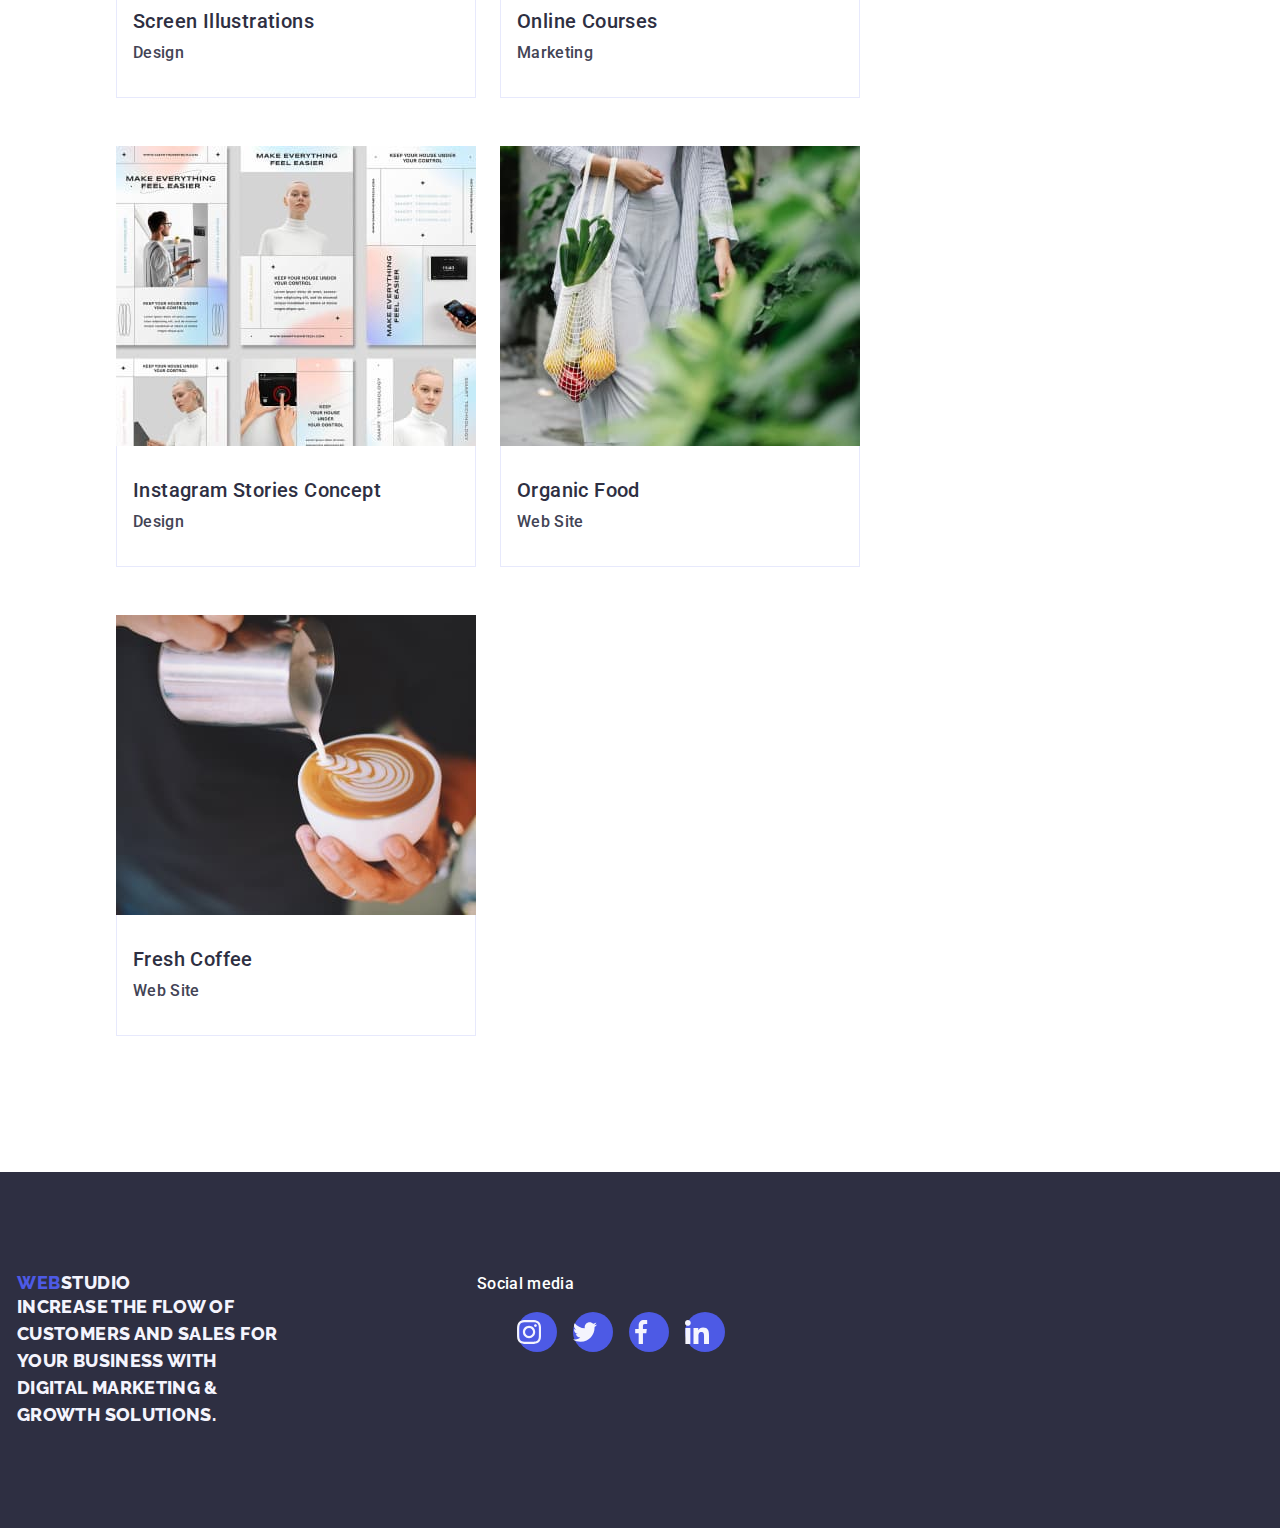
==== commit df239f56: "7" ====
--- a/portfolio.html
+++ b/portfolio.html
@@ -218,16 +218,18 @@
 
     <!-- Footer -->
     <footer class="footer">
-      <div class="footer-container">
-        <!-- Logo -->
-        <a class="logo link" href="./index.html">
-          Web<span class="logo-studio-footer">Studio</span>
-        </a>
-        <p class="logo footer-paragraph">
-          Increase the flow of customers and sales for your business with
-          digital marketing & growth solutions.
-        </p>
-        <div>
+      <div class="container footer-container">
+        <div class="footer-container-logo">
+          <!-- Logo -->
+          <a class="logo link" href="./index.html">
+            Web<span class="logo-studio-footer">Studio</span>
+          </a>
+          <p class="logo footer-paragraph">
+            Increase the flow of customers and sales for your business with
+            digital marketing & growth solutions.
+          </p>
+        </div>
+        <div class="footer-container-media">
           <p class="footer-social-media">Social media</p>
           <ul class="list footer-social-list">
             <li class="footer-social-link">
--- a/css/styles.css
+++ b/css/styles.css
@@ -11,6 +11,10 @@
   font-family: "Roboto", sans-serif;
   color: var(--adress-link);
   background-color: var(--white);
+}
+h2,
+p {
+  margin: 0;
 }
 .image {
   display: block;
@@ -111,7 +115,12 @@
       rgba(46, 47, 66, 0.7),
       rgba(46, 47, 66, 0.7)
     ),
-    url(../images/mainpage/people-office\ 1.jpg);
+    url(../images/people-office.jpg);
+  /* background-image: linear-gradient(
+      rgba(46, 47, 66, 0 7),
+      rgba(46, 47, 66, 0.7)
+    ),
+    url(../images/mainpage/people-office\ 1.jpg); */
   max-width: 1440px;
   background-repeat: no-repeat;
   background-position: center;
@@ -220,6 +229,7 @@
 .team-member {
   background-color: #ffffffff;
   width: 264px;
+
   border-radius: 0px 0px 4px 4px;
   box-shadow: 0px 1px 6px rgba(46, 47, 66, 0.08),
     0px 1px 1px rgba(46, 47, 66, 0.16), 0px 2px 1px rgba(46, 47, 66, 0.08);
@@ -259,7 +269,7 @@
   border-radius: 50%;
   display: flex;
   align-items: center;
-  align-items: center;
+  justify-content: center;
 }
 .social-media-member-link:hover,
 .social-media-member-link:focus {
@@ -277,9 +287,11 @@
   display: flex;
   gap: 24px;
   height: 88px;
+  padding: 0;
 }
 .customer-list-item {
-  width: calc((100% - 120px) / 6);
+  /* width: 220px; */
+  flex-basis: calc((100% - 120px) / 6);
 }
 .customers-link {
   width: 100%;
@@ -307,7 +319,10 @@
 .footer-container {
   display: flex;
   align-items: baseline;
-  gap: 120px;
+  margin-right: 120px;
+}
+.footer-container-logo {
+  margin-right: 120px;
 }
 .logo-studio-footer {
   color: #f4f4fd;
